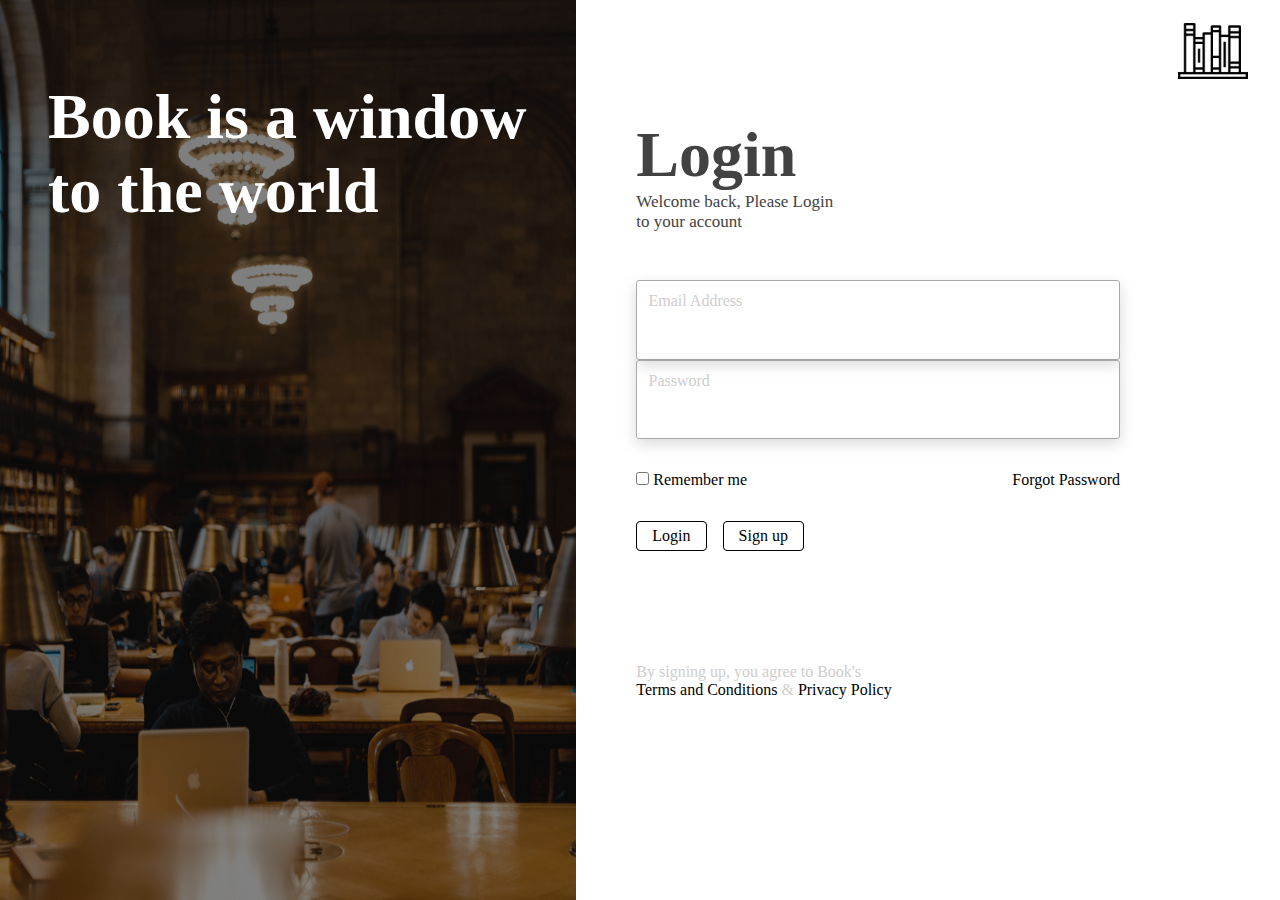
==== index.html @ 1dae4fa0 "create layout login & regis" ====
<!DOCTYPE html>
<html lang="en">
  <head>
    <meta charset="UTF-8" />
    <meta http-equiv="X-UA-Compatible" content="IE=edge" />
    <meta name="viewport" content="width=device-width, initial-scale=1.0" />
    <title>Login</title>
    <link rel="stylesheet" href="style.css" />
  </head>
  <body>
    <div class="container">
      <div class="img-content">
        <h1>Book is a window to the world</h1>
        <img src="perpus.png" alt="gambar" />
      </div>
      <div >
        <div class="img-icon">
          <img src="bookshelf.png" alt="gambar-icon" />
        </div>
        <div class="form">
          <div class="form-text">
            <h2>Login</h2>
            <p>Welcome back, Please Login to your account</p>
          </div>
          <div class="form-login">
            <div class="form-input">
              <label for="email">Email Address</label>
              <input type="email" name="email" id="email" />
            </div>
            <div class="form-input">
              <label for="email">Password</label>
              <input type="Password" name="email" id="email" />
            </div>
            <div class="form-remb">
              <div>
                <input type="checkbox" name="" id="" />
                <label for="remember me">Remember me</label>
              </div>
              <div>
                 <a href="">Forgot Password</a>
              </div>
            </div>
            <div class="button-content">
              <a href="" class="btn-login">Login</a>
              <a href="" class="btn-signup">Sign up</a>
            </div>
          </div>
          <div class="text">
            <p>
              By signing up, you agree to Book's
              <span>Terms and Conditions</span> & <span>Privacy Policy</span>
            </p>
          </div>
        </div>
      </div>
    </div>
  </body>
</html>
---- style.css ----
*{
    margin: 0;
    padding: 0;
}
.container{
    display: flex;
    justify-content: space-between;
}
.img-content{
    flex-basis: 45%;
}
.img-content img{
    filter: brightness(50%);
    display: flex;
    width: 100%;
    height: 100vh;
}
.img-content h1{
    position: absolute;
    color: white;
    padding: 5rem 3rem;
    font-size: 4rem;
    width: 30rem;
    z-index: 1;
}
.img-icon{
    display: flex;
    justify-content: flex-end;
    padding: 1rem 2rem 0 0;
}
.img-icon img{
    width: 70px;
}
.form{
    display: flex;
    flex-direction: column;
    justify-content: center;
    padding: 2rem 10rem 0 0;
}
.form-text{
    color: #424242;
}
.form-text h2{
    font-size: 64px;
}
.form-text p{
    font-size: 17px;
    width: 44%;
}
.form-login{
    padding: 3rem 0;
}
.form-input{
    display: flex;
    flex-direction: column;
    padding: 0.7rem;
    border: 1px solid rgb(172, 167, 167);
    border-radius: 3px;
    box-shadow: rgba(0, 0, 0, 0.15) 0px 5px 15px 0px;
    color: #D0CCCC;
}
.form input{
    border: none;
    outline: none;
    padding: 0.6rem 0;
    font-size: 1rem;
    color:  #424242;
}
.form-remb{
    display: flex;
    justify-content: space-between;
    padding: 2rem 0;
}
.form-remb a{
    text-decoration: none;
    color: black;
}
.button-content{
    display: flex;
    gap: 1rem;
}
.button-content a{
    padding: 5px 15px;
    border-radius: 4px;
    border: 1px solid black;
    text-decoration: none;
    color: black;
}
.button-content a:hover{
    background-color: black;
    color: white;
}
.text{
    padding: 4rem 0 0 0;
    width: 55%;
    color: #D0CCCC;
}
.text span{
    color: black;
}
.button-content2{
    padding: 2rem 0 0 0;
}
.button-content2 a{
    padding: 5px 15px;
    border-radius: 4px;
    border: 1px solid black;
    text-decoration: none;
    color: black;
}
.button-content2 a:hover{
    background-color: black;
    color: white;
}
.text2{
    padding: 1px 0 0 0;
    width: 55%;
    color: #D0CCCC;
}
.text2 span{
    color: black;
}
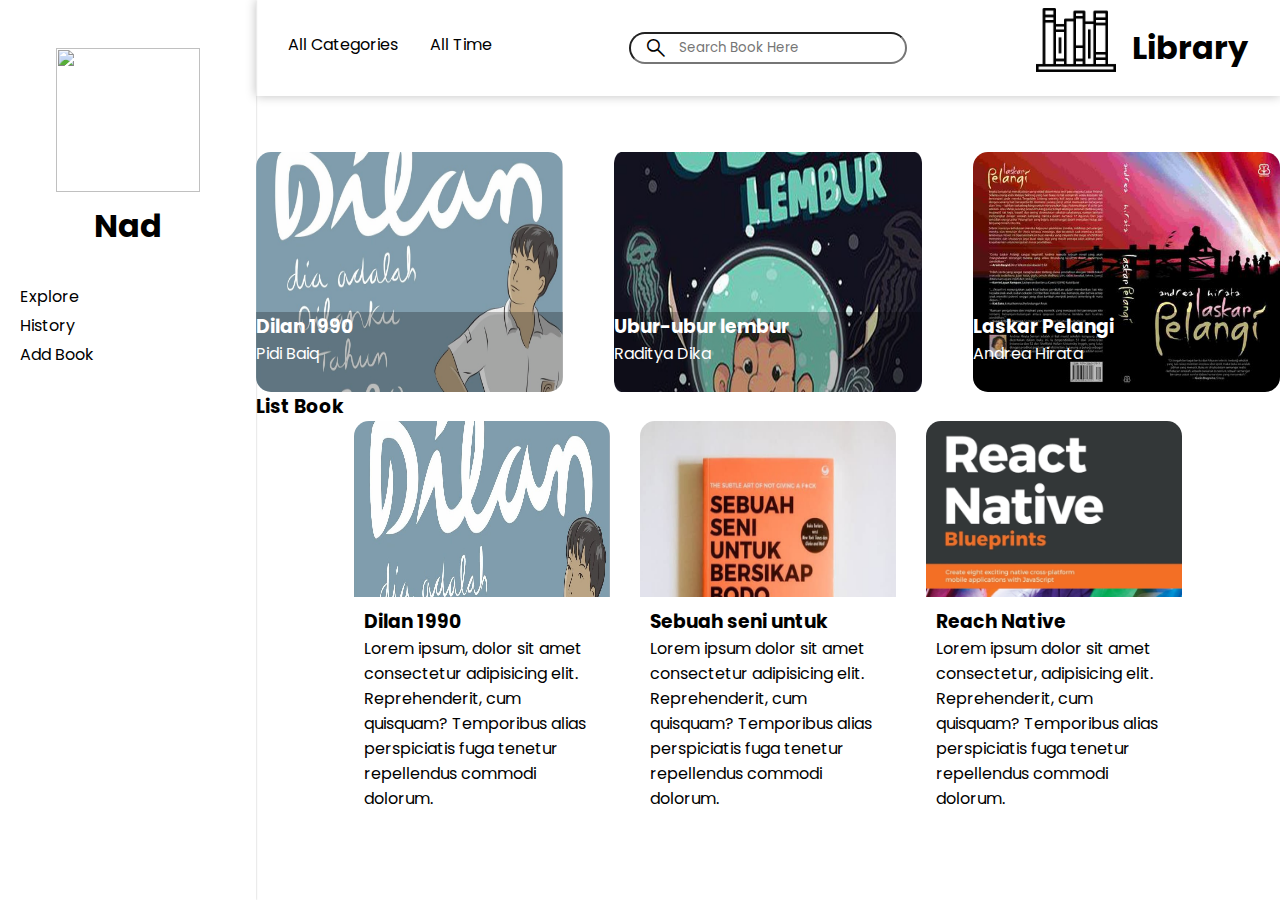
==== commit 3f3715e4: "Buat index" ====
--- a/index.html
+++ b/index.html
@@ -4,55 +4,95 @@
     <meta charset="UTF-8" />
     <meta http-equiv="X-UA-Compatible" content="IE=edge" />
     <meta name="viewport" content="width=device-width, initial-scale=1.0" />
-    <title>Login</title>
-    <link rel="stylesheet" href="style.css" />
+    <title>Home</title>
+    <link rel="stylesheet" href="./style/home.css" />
+    <link rel="stylesheet" href="https://fonts.googleapis.com/css2?family=Material+Symbols+Outlined:opsz,wght,FILL,GRAD@48,400,0,0" />
   </head>
   <body>
     <div class="container">
-      <div class="img-content">
-        <h1>Book is a window to the world</h1>
-        <img src="perpus.png" alt="gambar" />
-      </div>
-      <div >
-        <div class="img-icon">
-          <img src="bookshelf.png" alt="gambar-icon" />
+
+        <div class="profil">
+          <div class="img-profil">
+            <img src="assets/image/admin/profil.png" alt="">
+            <h2>Nad</h2>
+          </div>
+          <div class="profil-menu">
+            <a href="">Explore</a>
+            <a href="">History</a>
+            <a href="">Add Book</a>
+          </div>
         </div>
-        <div class="form">
-          <div class="form-text">
-            <h2>Login</h2>
-            <p>Welcome back, Please Login to your account</p>
+      <div class="content-book">
+      <div class="navbar">
+        <div class="nav-menu">
+          <div class="nav-all">
+            <p>All Categories</p>
+            <p>All Time</p>
           </div>
-          <div class="form-login">
-            <div class="form-input">
-              <label for="email">Email Address</label>
-              <input type="email" name="email" id="email" />
-            </div>
-            <div class="form-input">
-              <label for="email">Password</label>
-              <input type="Password" name="email" id="email" />
-            </div>
-            <div class="form-remb">
-              <div>
-                <input type="checkbox" name="" id="" />
-                <label for="remember me">Remember me</label>
-              </div>
-              <div>
-                 <a href="">Forgot Password</a>
-              </div>
-            </div>
-            <div class="button-content">
-              <a href="" class="btn-login">Login</a>
-              <a href="" class="btn-signup">Sign up</a>
-            </div>
+          <div class="nav-search">
+            <span class="material-symbols-outlined">
+                search
+                </span>
+            <input type="search" placeholder="Search Book Here" />
           </div>
-          <div class="text">
-            <p>
-              By signing up, you agree to Book's
-              <span>Terms and Conditions</span> & <span>Privacy Policy</span>
-            </p>
+          <div class="nav-img">
+            <img src="./Aset/bookshelf.png" alt="" />
+            <h3>Library</h3>
           </div>
         </div>
       </div>
+
+      <div class="cover-card">
+        <div class="card">
+          <img src="./Aset/dilan.jpg" alt="" class="img-dilan"/>
+          <div class=" text-card">
+            <h3>Dilan 1990</h3>
+            <p>Pidi Baiq</p>
+          </div>
+        </div>
+        <div class="card">
+          <img src="./Aset/cov-lembur.png" alt="" class="img-lembur" id=""/>
+          <div class=" text-card">
+            <h3>Ubur-ubur lembur</h3>
+            <p>Raditya Dika</p>
+          </div>
+        </div>
+        <div class="card">
+            <img src="./Aset/laskar.jpg" alt="" class="img-laskar"/>
+            <div class=" text-card">
+          <h3>Laskar Pelangi</h3>
+          <p>Andrea Hirata</p>
+        </div>
+        </div>
+      </div>
+
+      <div class="list-book">
+        <h3>List Book</h3>
+        <div class="listbook-card">
+        <div class="listcard">
+          <img src="./Aset/dilan.jpg" alt="">
+          <div class="listbook-text">
+          <h3>Dilan 1990</h3>
+          <p>Lorem ipsum, dolor sit amet consectetur adipisicing elit. Reprehenderit, cum quisquam? Temporibus alias perspiciatis fuga tenetur repellendus commodi dolorum.</p>
+        </div>
+        </div>
+        <div class="listcard">
+          <img src="./Aset/listbook-native3.jpg" alt="">
+          <div class="listbook-text">
+          <h3>Sebuah seni untuk</h3>
+          <p>Lorem ipsum dolor sit amet consectetur adipisicing elit. Reprehenderit, cum quisquam? Temporibus alias perspiciatis fuga tenetur repellendus commodi dolorum.</p>
+        </div>
+        </div>
+        <div class="listcard">
+          <img src="./Aset/listbook-native2.jpg" alt="">
+          <div class="listbook-text">
+          <h3>Reach Native</h3>
+          <p>Lorem ipsum dolor sit amet consectetur, adipisicing elit. Reprehenderit, cum quisquam? Temporibus alias perspiciatis fuga tenetur repellendus commodi dolorum.</p>
+      </div>
+    </div>
+  </div>
+    </div>
+  </div>
     </div>
   </body>
-</html>+</html>
--- a/style/home.css
+++ b/style/home.css
@@ -0,0 +1,181 @@
+@import url('https://fonts.googleapis.com/css2?family=Poppins&display=swap');
+
+*{
+    margin: 0;
+    padding: 0;
+    font-family: 'Poppins', sans-serif;
+}
+.container {
+    display: flex;
+    height: 100vh;
+}
+  
+.profil {
+    width: 20%;
+    box-shadow: 0 0 2px  rgba(0, 0, 0, 0.25);
+    /* z-index: 1; */
+}
+  
+.img-profil {
+    display: flex;
+    flex-direction: column;
+    align-items: center;
+    margin-top: 3rem;
+    padding: 0 4rem 0 4rem;
+}
+  
+.img-profil img {
+    width: 9rem;
+    height: 9rem;
+}
+  
+.img-profil h2 {
+    margin-top: 10px;
+    width: 100%;
+    text-align: center;
+    font-size: 2rem;
+}
+.profil-menu {
+    display: flex;
+    flex-direction: column;
+    justify-content: flex-start;
+    margin-top: 2rem;
+    padding: 0 0 0 20px;
+}
+.profil-menu a{
+    color: black;
+    text-decoration: none;
+    padding: 2px 0 ;
+}
+.navbar{
+    width: 100%;
+    height: 1.5rem;
+    /* z-index: 1; */
+}
+/* .nav-img{
+    display: flex;
+    justify-content: flex-end;
+} */
+.nav-menu{
+    width: 100%;
+    display: flex;
+    justify-content: space-between;
+    box-shadow: 0 0 10px rgba(0, 0, 0, 0.25);
+}
+.nav-all{
+    width: 30%;
+    display: flex;
+}
+.nav-all{
+    padding: 2rem;
+    gap: 2rem;
+}
+.nav-search{
+    display: flex;
+    width: 30%;
+    padding: 2rem;
+    align-items: center;
+}
+
+.material-symbols-outlined {
+  position: absolute;
+  padding-left: 15px;
+  font-variation-settings:
+  'FILL' 0,
+  'wght' 400,
+  'GRAD' 0,
+  'opsz' 48
+}
+.nav-search input{
+    width: 100%;
+    height: 2rem;
+    border-radius: 3rem;
+    padding: 0 3rem;
+}
+.nav-img{
+    justify-content: flex-end;
+    width: 30%;
+    display: flex;
+    padding: 0 2rem;
+    gap: 1rem;
+    /* padding: 2rem; */
+}
+.nav-img img{
+    width: 80px;
+    height: 80px;
+}
+.nav-img h3{
+    font-size: 2rem;
+    margin-top: 1.5rem;
+}
+.content-book{
+    display: flex;
+    flex-direction: column;
+    /* z-index: 1; */
+}
+.cover-card{
+    width: 100%;
+    margin-top: 8rem;
+    /* padding: 10rem 0; */
+    display: flex;
+    justify-content: space-between;
+}
+.card{
+    /* padding: 0 2rem; */
+    width: 30%;
+    position: relative;
+    display: grid;
+}
+.img-dilan{
+    width: 100%;
+    height: 15rem;
+    border-radius: 15px;
+}
+.img-lembur{
+    width: 100%;
+    height: 15rem;
+}
+.img-laskar{
+    width: 100%;
+    height: 15rem;
+    border-radius: 15px;
+}
+.text-card{
+    position: absolute;
+    z-index: 1;
+    background-color: rgba(0, 0, 0, 0.25);
+    width: 100%;
+    margin-top: 10rem;
+    height: 5rem;
+    color: white;
+    border-radius: 0 0 15px 15px;
+}
+.listbook{
+    margin-top: 10rem;
+}
+.listbook-card{
+    display: flex;
+    justify-content: center;
+    gap: 30px;
+}
+.listcard{
+    width: 25%;
+    position: relative;
+    display: grid;
+    box-shadow: 15px rgba(0, 0, 0, 0.25);
+}
+.listcard img{
+    width: 100%;
+    height: 20rem;
+    border-radius: 15px;
+}
+.listbook-text{
+    position: absolute;
+    z-index: 1;
+    background-color: white;
+    color: black;
+    margin-top: 11rem;
+    border-radius: 0 0 15px 15px;
+    padding: 10px;
+}
+
